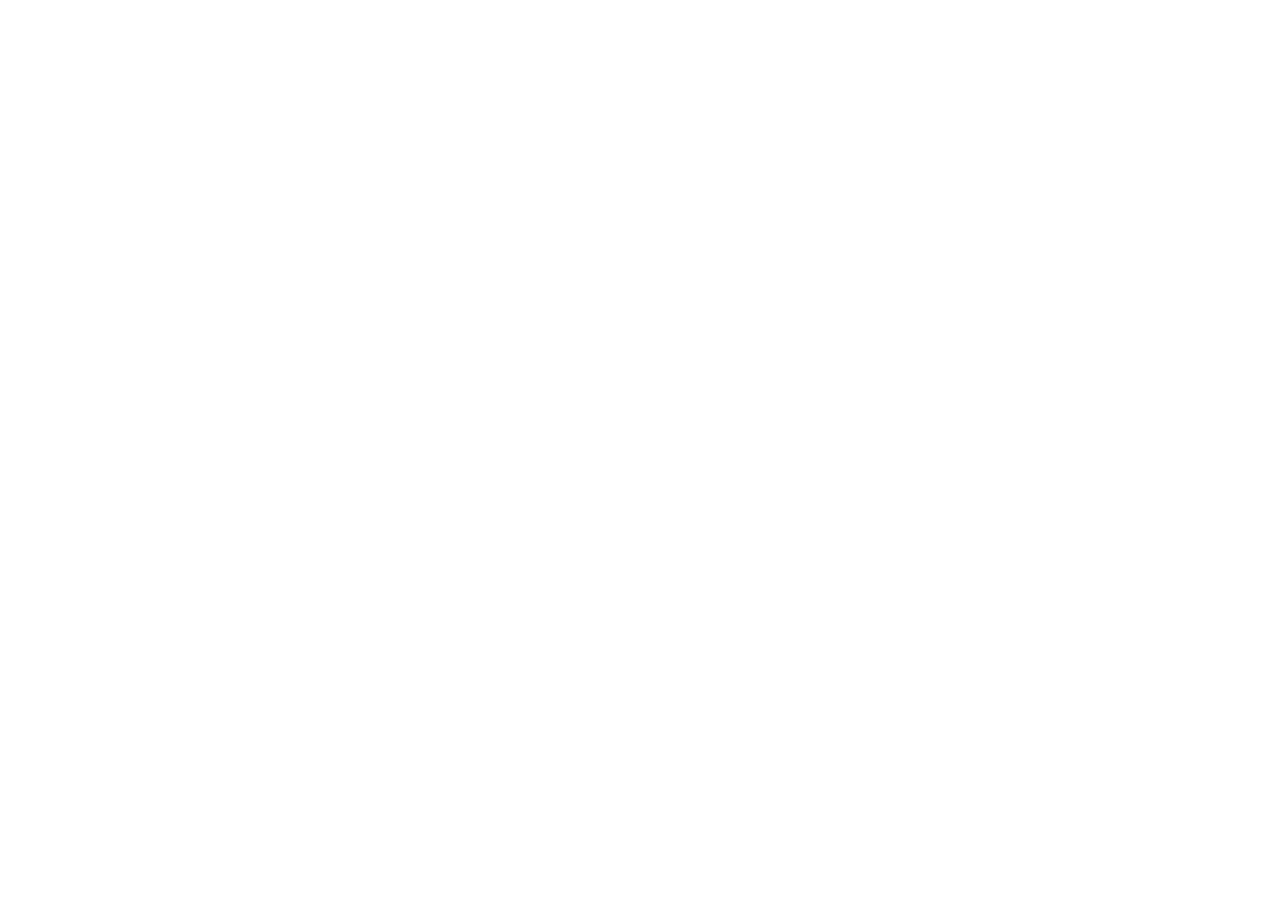
==== index.html @ 6f7bb649 "add index" ====
<!DOCTYPE html>
<html lang="en">
<head>
    <meta charset="UTF-8">
    <meta http-equiv="X-UA-Compatible" content="IE=edge">
    <meta name="viewport" content="width=device-width, initial-scale=1.0">
    <title>انجمن حمایت از حیوانات</title>
</head>
<body>
    
</body>
</html>
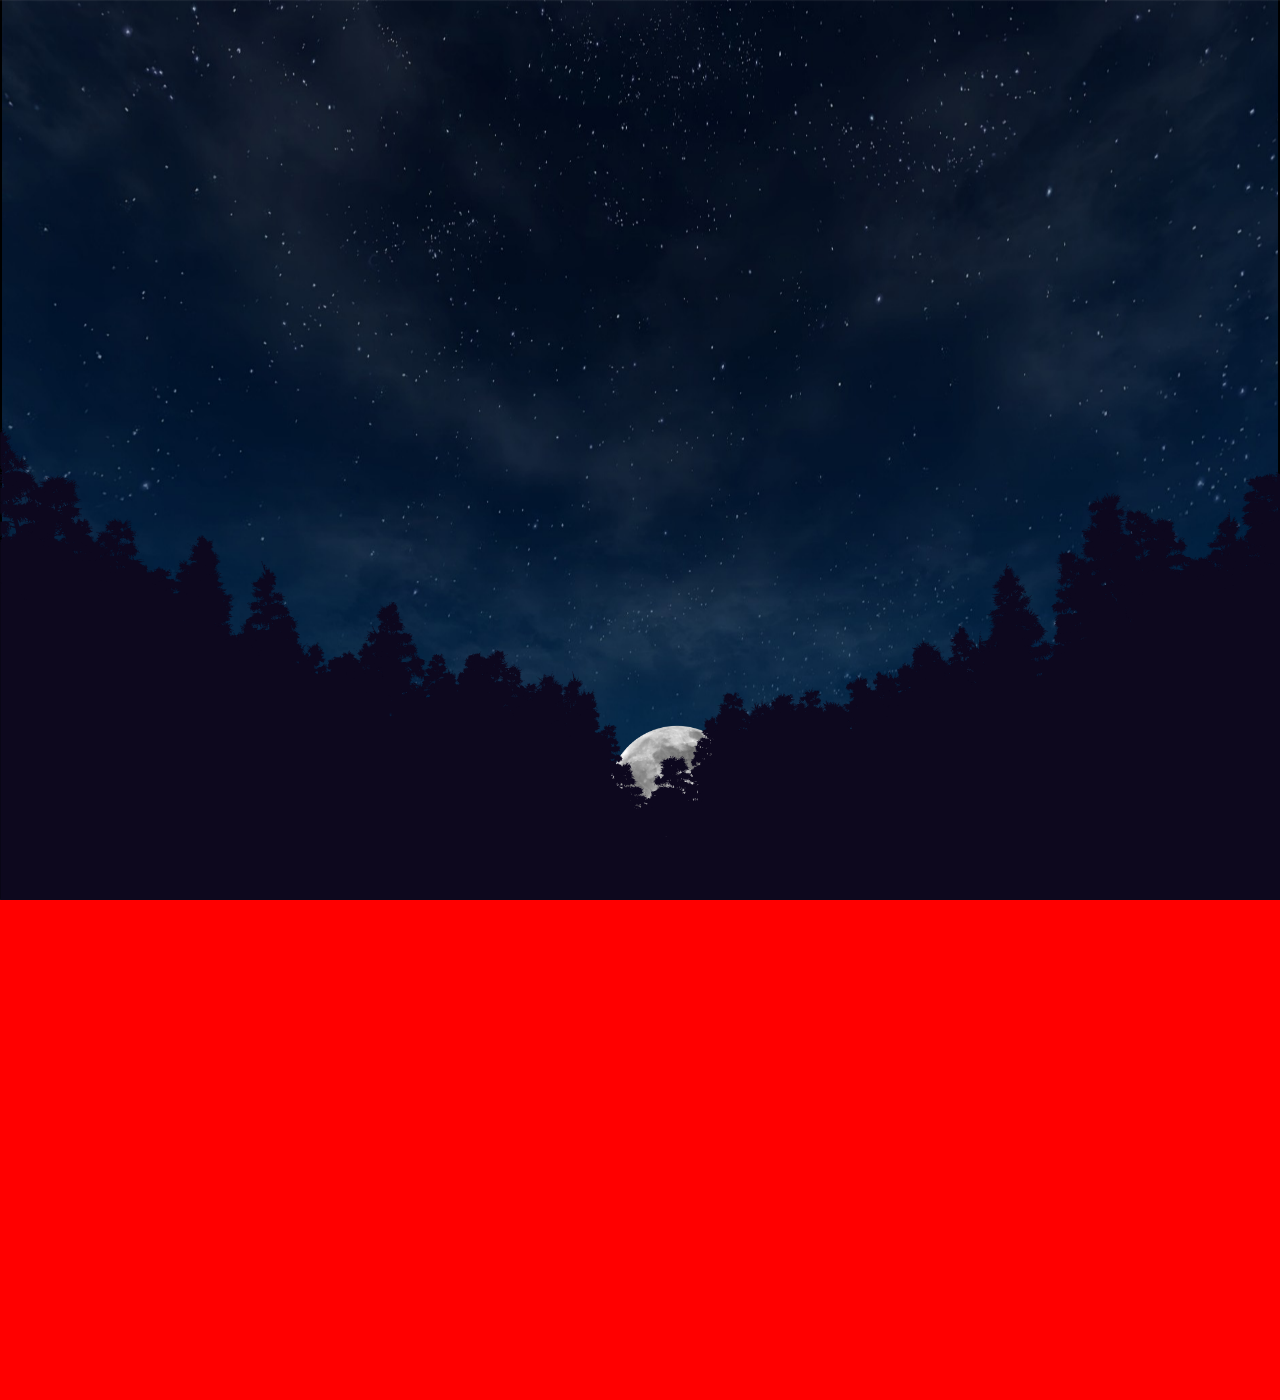
==== commit aee41b4a: "edit index" ====
--- a/index.html
+++ b/index.html
@@ -2,11 +2,25 @@
 <html lang="en">
 <head>
     <meta charset="UTF-8">
-    <meta http-equiv="X-UA-Compatible" content="IE=edge">
     <meta name="viewport" content="width=device-width, initial-scale=1.0">
     <title>انجمن حمایت از حیوانات</title>
+    <link rel="stylesheet" href="styles/style.css">
 </head>
 <body>
     
+    <header id="header">
+        <img src="images/sky.png" alt="" class="sky rellax" data-rellax-speed="3">
+        <img src="images/mooni.png" alt="" class="moon rellax" data-rellax-speed="7">
+        <img src="images/for.svg" alt="" class="for">
+    </header>
+
+    <section class="test">
+
+    </section>
+    <script src="js/rellax.min.js"></script>
+    <script>
+
+        var rellax = new Rellax('.rellax');
+      </script>
 </body>
 </html>
--- a/styles/style.css
+++ b/styles/style.css
@@ -0,0 +1,39 @@
+body{
+    margin: 0;
+    padding: 0;
+}
+
+header#header{
+    width: 100%;
+    height: 100vh;
+    position: relative;
+}
+.for{
+    position: absolute;
+    right: 0;
+    left: 0;
+    bottom: 0;
+}
+
+.sky{
+    position: absolute;
+    top: 0;
+    right: 0;
+    left: 0;
+    bottom: 0;
+    width: 100%;
+    height: 100%;
+}
+
+.moon{
+    position: absolute;
+    top: 80%;
+    left: 47%;
+    width: 150px;
+}
+
+.test{
+    height: 500px;
+    width: 100%;
+    background-color: red;
+}
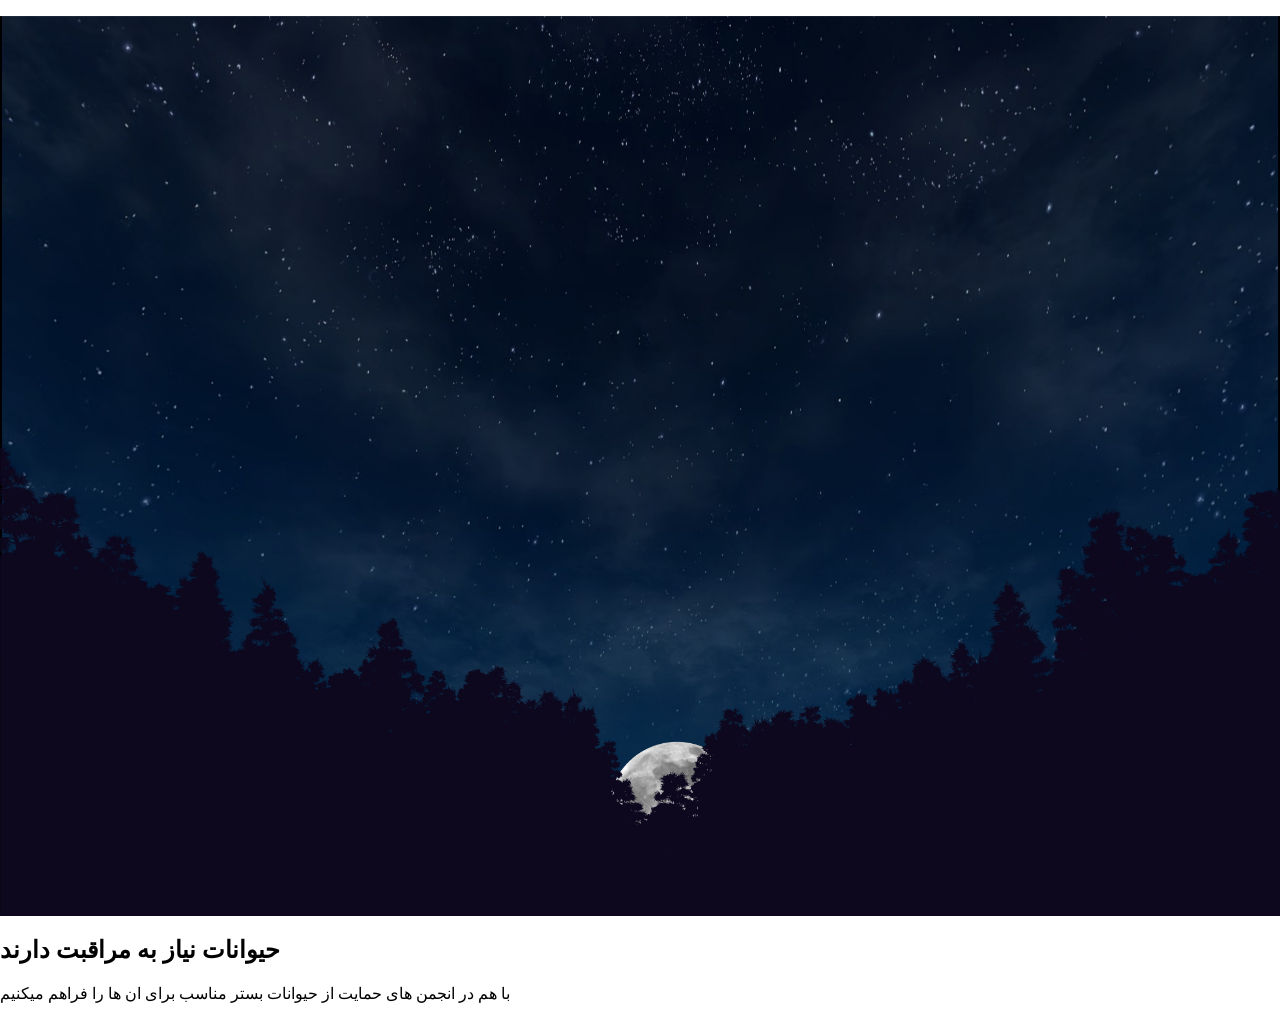
==== commit e5e95fb6: "edit index , add js" ====
--- a/index.html
+++ b/index.html
@@ -9,13 +9,26 @@
 <body>
     
     <header id="header">
+           <nav>
+               <ul>
+                   <li><a href="">خانه</a></li>
+                   <li><a href="">تیم ما</a></li>
+                   <li><a href="">تماس با ما</a></li>
+                   <li><a href="">درباره ما</a></li>
+               </ul>
+           </nav>
         <img src="images/sky.png" alt="" class="sky rellax" data-rellax-speed="3">
         <img src="images/mooni.png" alt="" class="moon rellax" data-rellax-speed="7">
         <img src="images/for.svg" alt="" class="for">
     </header>
 
-    <section class="test">
+    <section class="wolf">
+          
+        <div class="wolf-title">
+          <h1>حیوانات نیاز به مراقبت دارند</h1>
+          <p>با هم در انجمن های حمایت از حیوانات بستر مناسب برای ان ها را فراهم میکنیم</p>
 
+        </div>
     </section>
     <script src="js/rellax.min.js"></script>
     <script>
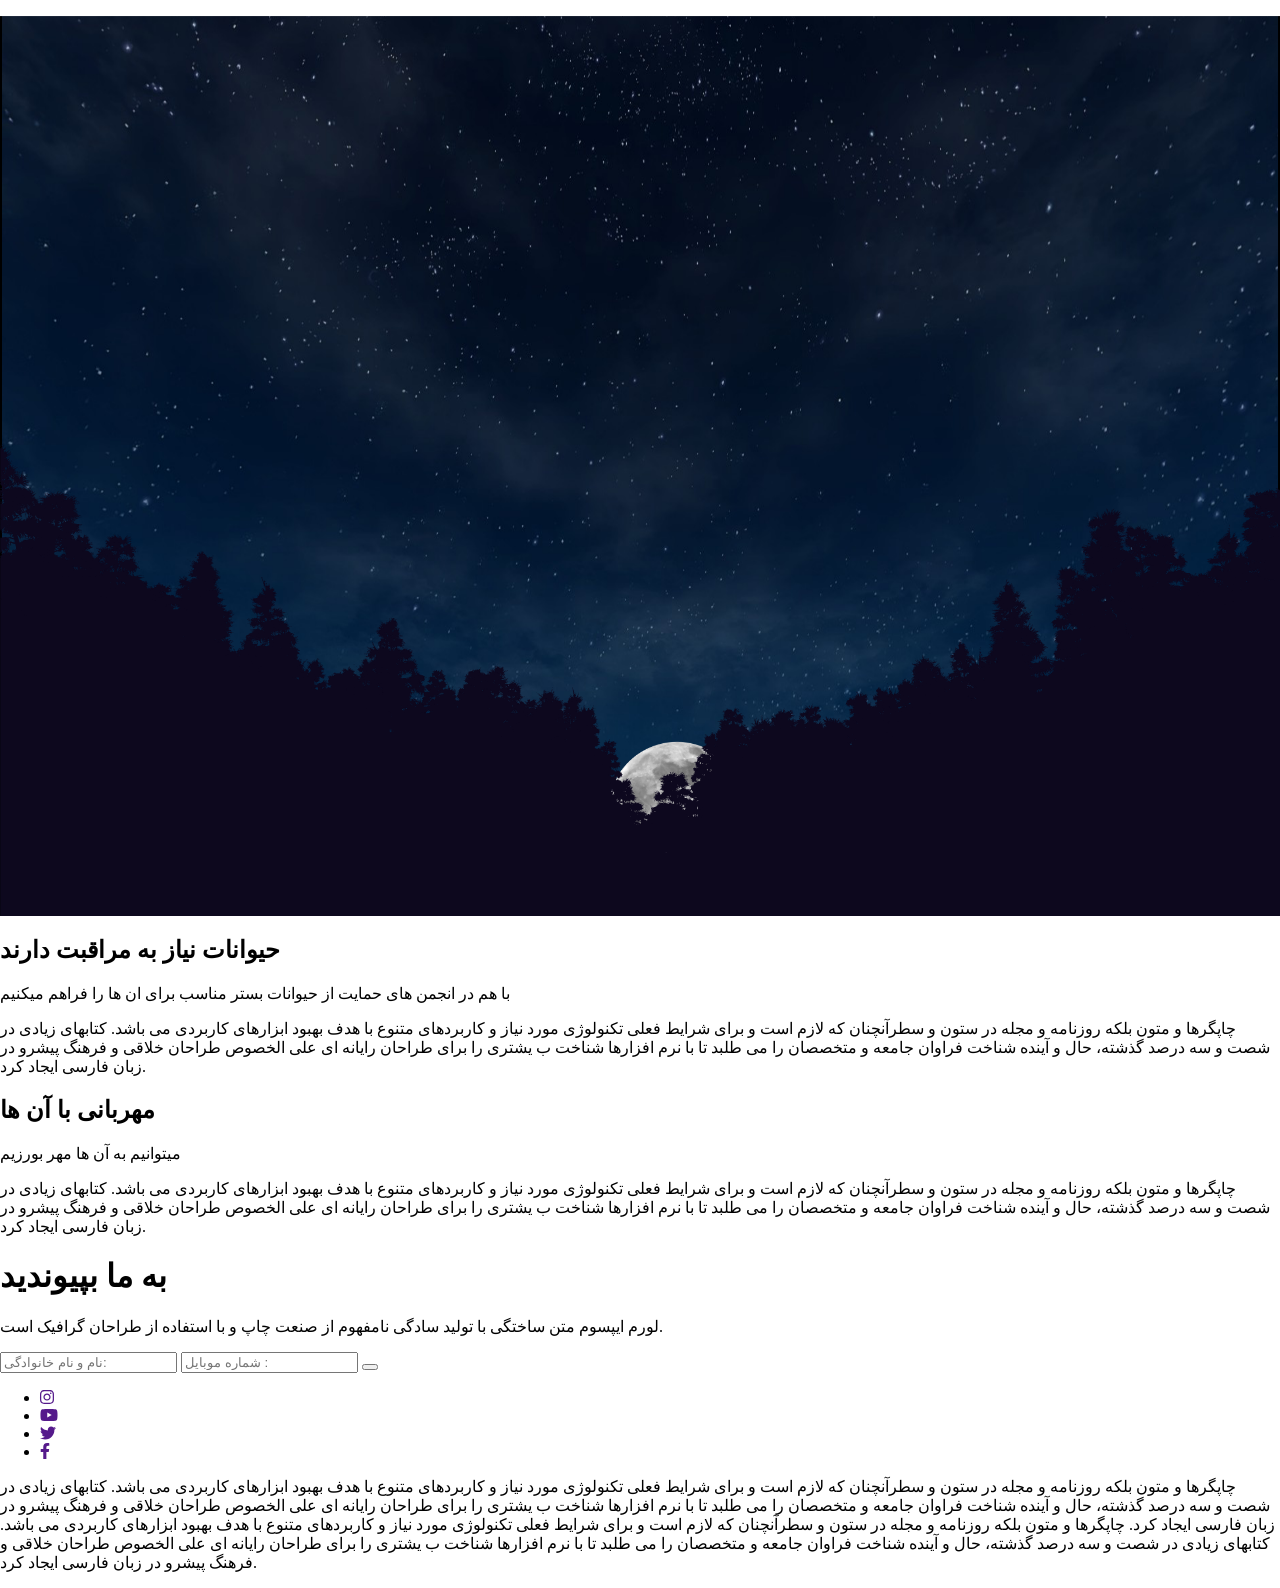
==== commit 18b27c1f: "edit index" ====
--- a/index.html
+++ b/index.html
@@ -27,10 +27,71 @@
         <div class="wolf-title">
           <h1>حیوانات نیاز به مراقبت دارند</h1>
           <p>با هم در انجمن های حمایت از حیوانات بستر مناسب برای ان ها را فراهم میکنیم</p>
+        </div>
+         <div class="wolf-content">
+             <div class="container">
+                <p> چاپگرها و متون بلکه روزنامه و مجله در ستون و سطرآنچنان که لازم است و برای شرایط فعلی تکنولوژی مورد
+                    نیاز و کاربردهای متنوع با هدف بهبود ابزارهای کاربردی می باشد. کتابهای زیادی در شصت و سه درصد گذشته،
+                    حال و آینده شناخت فراوان جامعه و متخصصان را می طلبد تا با نرم افزارها شناخت ب یشتری را برای طراحان
+                    رایانه ای علی الخصوص طراحان خلاقی و فرهنگ پیشرو در زبان فارسی ایجاد کرد.</p>
+             </div>
+         </div>
 
+    </section>
+    <section class="monkey">
+        <div class="monkey-title">
+            <div class="container">
+                <h1>مهربانی با آن ها</h1>
+                <p>میتوانیم به آن ها مهر بورزیم</p>
+            </div>
+        </div>
+        <div class="monkey-content">
+            <div class="container">
+                <p> چاپگرها و متون بلکه روزنامه و مجله در ستون و سطرآنچنان که لازم است و برای شرایط فعلی تکنولوژی مورد
+                    نیاز و کاربردهای متنوع با هدف بهبود ابزارهای کاربردی می باشد. کتابهای زیادی در شصت و سه درصد گذشته،
+                    حال و آینده شناخت فراوان جامعه و متخصصان را می طلبد تا با نرم افزارها شناخت ب یشتری را برای طراحان
+                    رایانه ای علی الخصوص طراحان خلاقی و فرهنگ پیشرو در زبان فارسی ایجاد کرد.</p>
+            </div>
         </div>
     </section>
+
+    <footer>
+        <div class="overlay">
+            <div class="container">
+                <div class="footer-title">
+                    <h1>به ما بپیوندید</h1>
+                    <p>لورم ایپسوم متن ساختگی با تولید سادگی نامفهوم از صنعت چاپ و با استفاده از طراحان گرافیک است. </p>
+                </div>
+                <form action="">
+                        <input type="text" placeholder="نام و نام خانوادگی:">
+                        <input type="text" placeholder="شماره موبایل :">
+                      <button></button>  
+                </form>
+                <div class="social">
+                    <ul>
+                        <li><a href=""><i class="fab fa-instagram"></i></a></li>
+                        <li><a href=""><i class="fab fa-youtube"></i></a></li>
+                        <li><a href=""><i class="fab fa-twitter"></i></a></li>
+                        <li><a href=""><i class="fab fa-facebook-f"></i></a></li>
+                    </ul>
+                </div>
+                <div class="description">
+                    <p> چاپگرها و متون بلکه روزنامه و مجله در ستون و سطرآنچنان که لازم است و برای شرایط فعلی تکنولوژی مورد
+                        نیاز و کاربردهای متنوع با هدف بهبود ابزارهای کاربردی می باشد. کتابهای زیادی در شصت و سه درصد گذشته،
+                        حال و آینده شناخت فراوان جامعه و متخصصان را می طلبد تا با نرم افزارها شناخت ب یشتری را برای طراحان
+                        رایانه ای علی الخصوص طراحان خلاقی و فرهنگ پیشرو در زبان فارسی ایجاد کرد.
+                        چاپگرها و متون بلکه روزنامه و مجله در ستون و سطرآنچنان که لازم است و برای شرایط فعلی تکنولوژی مورد
+                        نیاز و کاربردهای متنوع با هدف بهبود ابزارهای کاربردی می باشد. کتابهای زیادی در شصت و سه درصد گذشته،
+                        حال و آینده شناخت فراوان جامعه و متخصصان را می طلبد تا با نرم افزارها شناخت ب یشتری را برای طراحان
+                        رایانه ای علی الخصوص طراحان خلاقی و فرهنگ پیشرو در زبان فارسی ایجاد کرد.</p>
+                </div>
+            </div>
+        </div>
+    </footer>
+
+
     <script src="js/rellax.min.js"></script>
+    <script src="js/all.min.js"></script>
     <script>
 
         var rellax = new Rellax('.rellax');
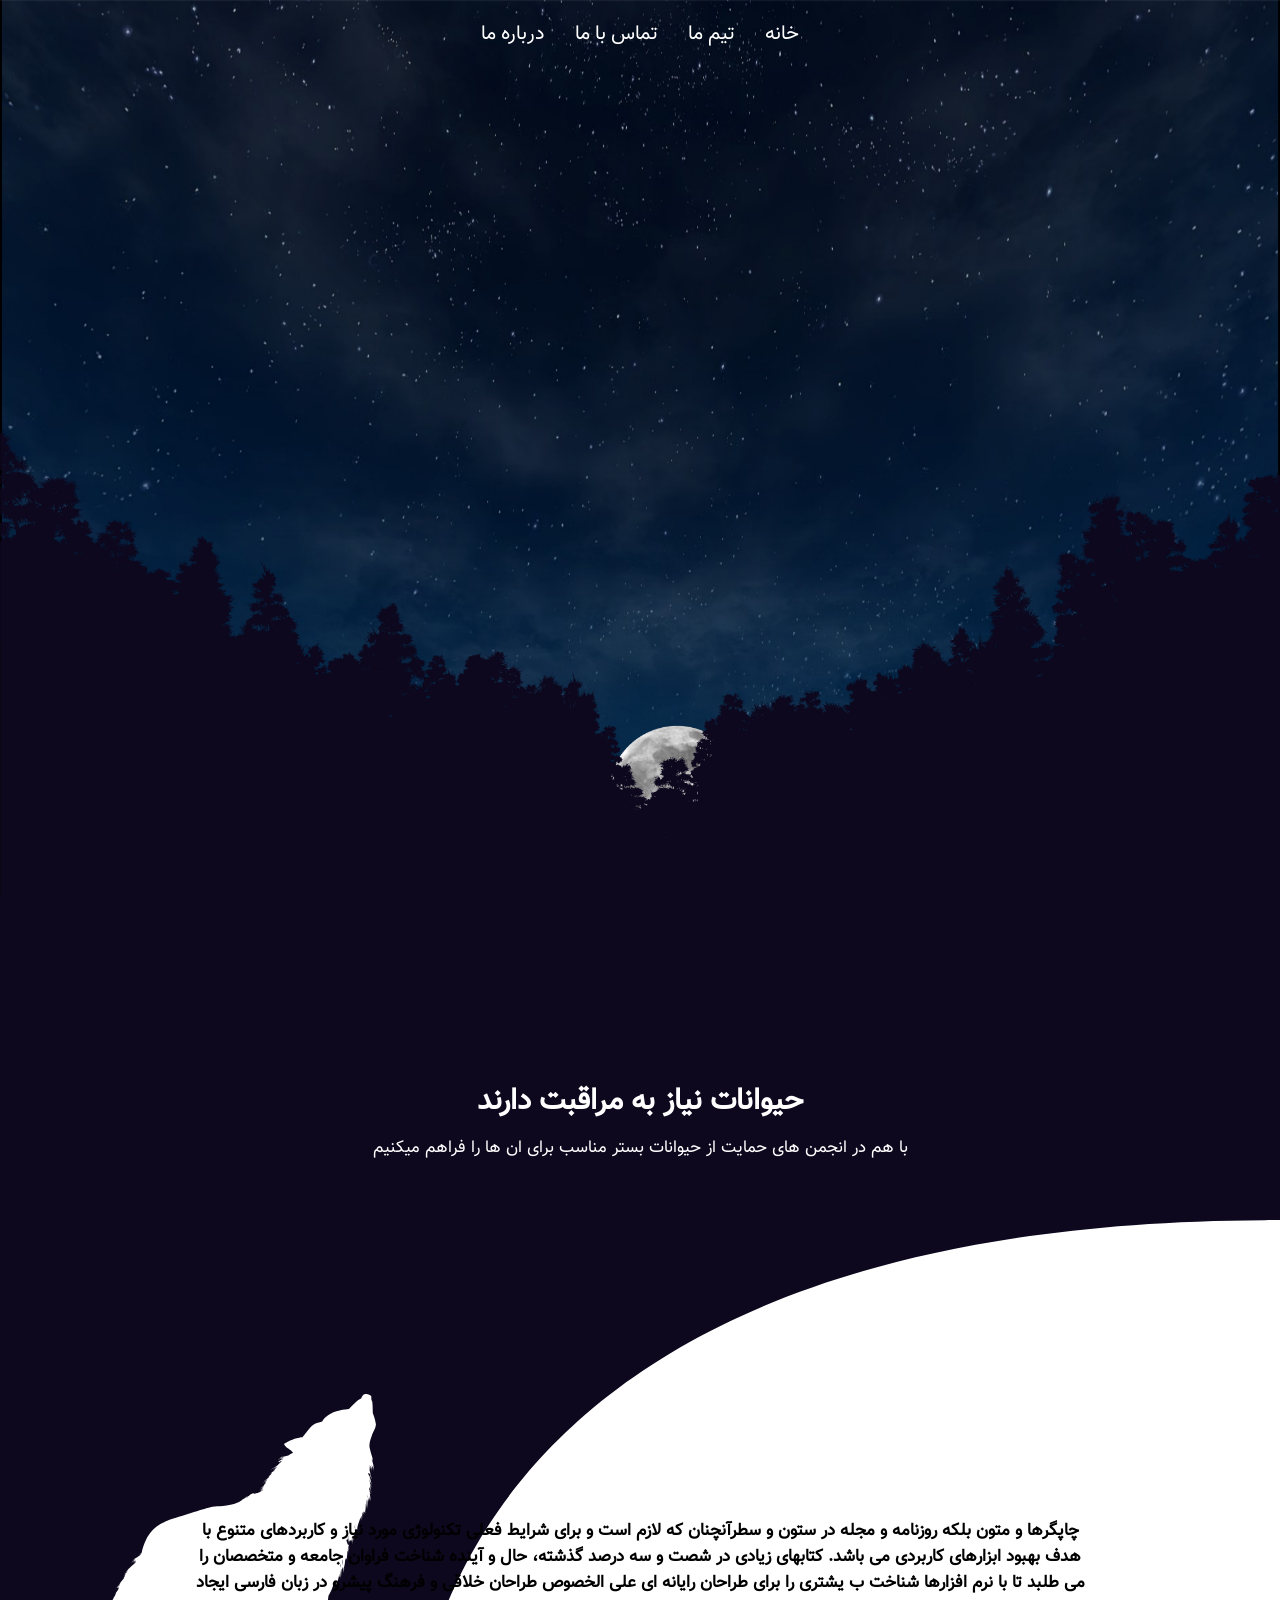
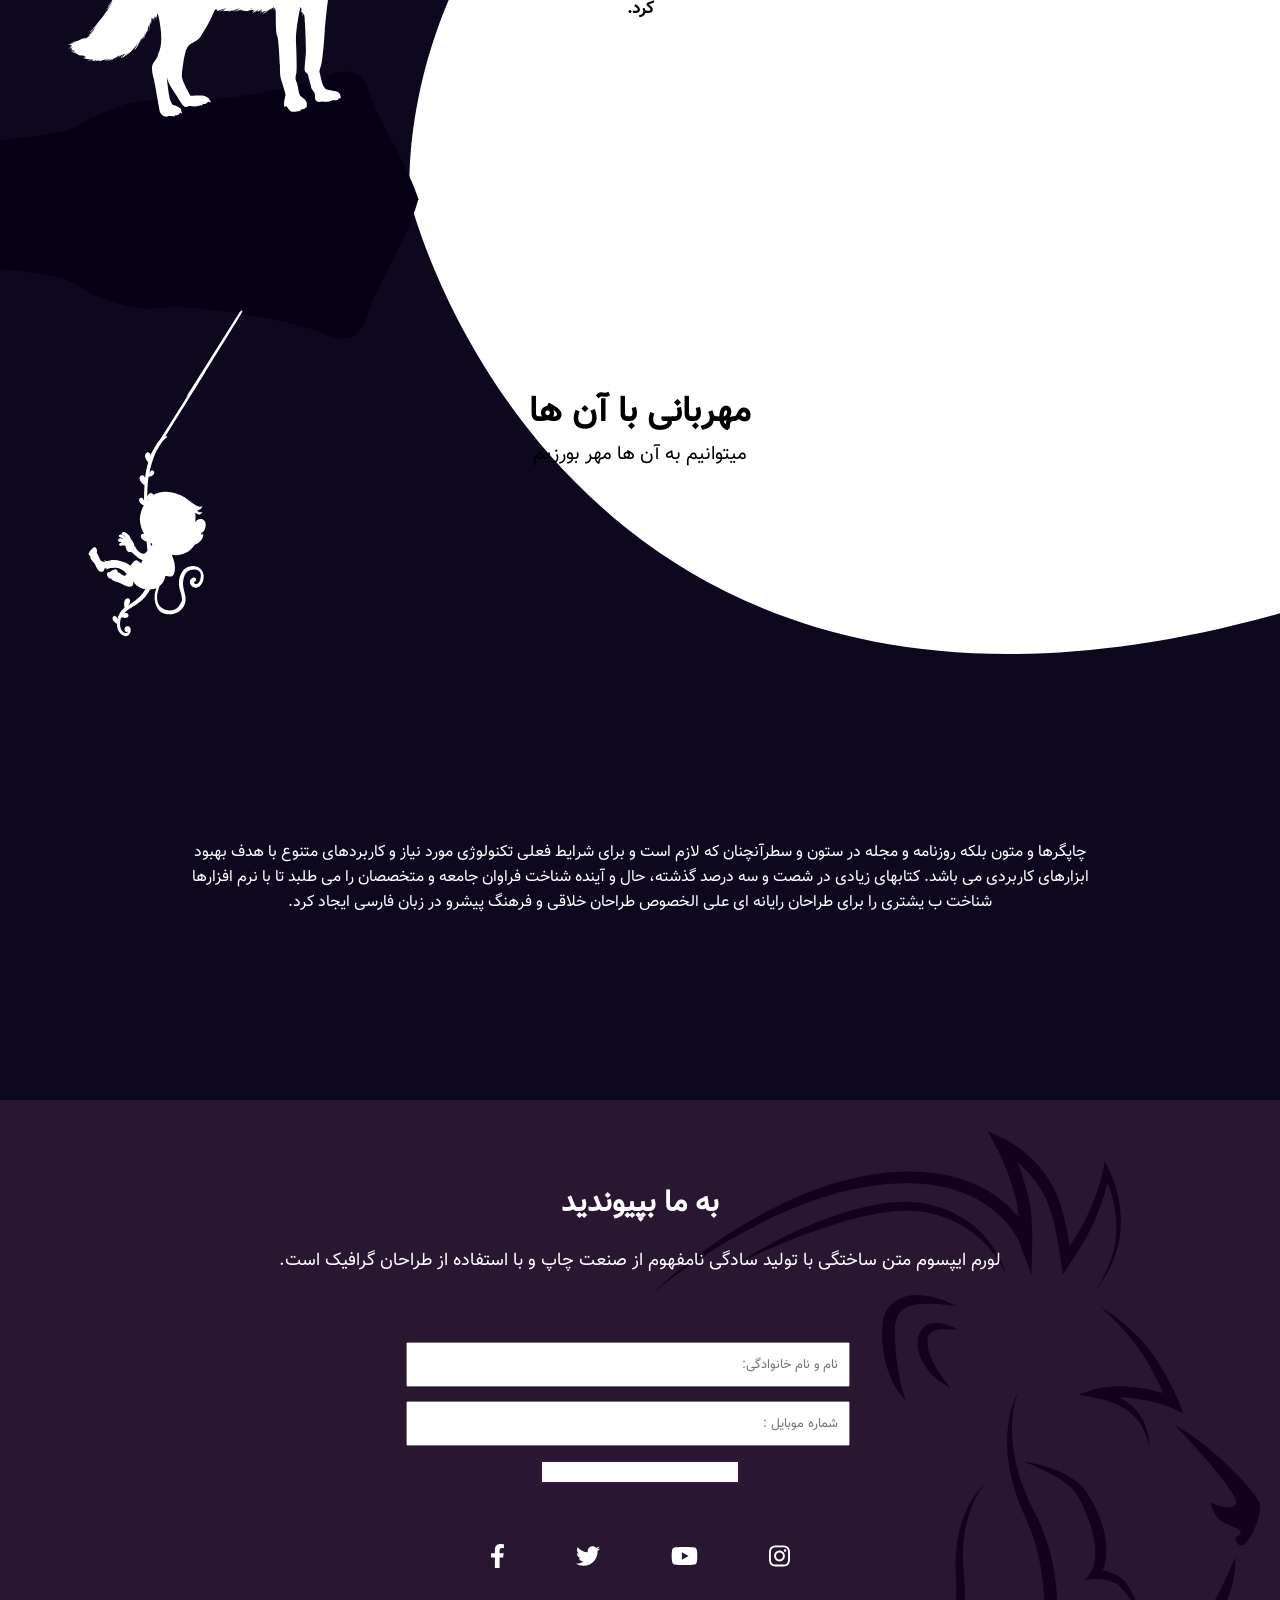
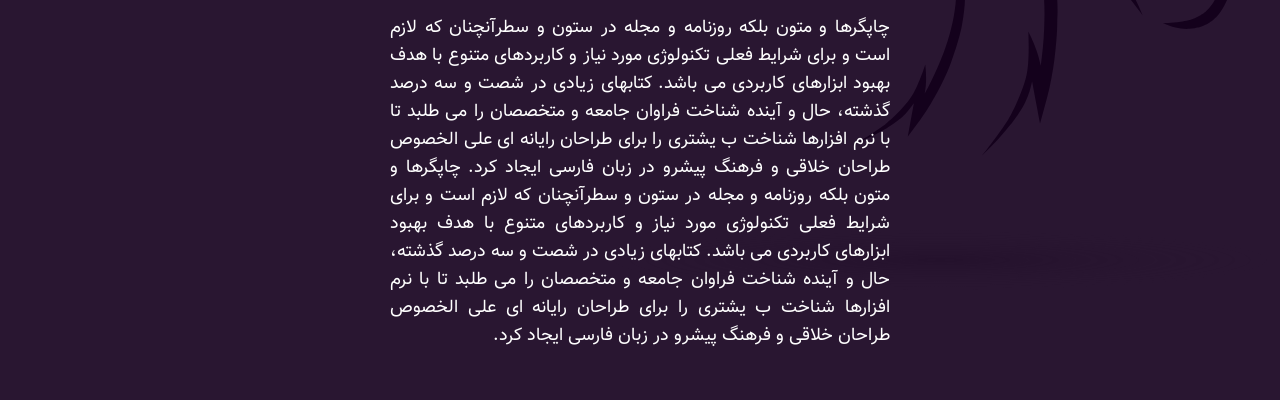
==== commit 4ab165af: "edit styles" ====
--- a/index.html
+++ b/index.html
@@ -5,7 +5,10 @@
     <meta name="viewport" content="width=device-width, initial-scale=1.0">
     <title>انجمن حمایت از حیوانات</title>
     <link rel="stylesheet" href="styles/style.css">
+    <link rel="stylesheet" href="styles/all.min.css">
+    <link rel="stylesheet" href="styles/responsive.css">
 </head>
+
 <body>
     
     <header id="header">
--- a/styles/style.css
+++ b/styles/style.css
@@ -1,39 +1,254 @@
+@font-face {
+    font-family: 'vazir';
+    src: url('../fonts/vazir.eot') format('eot'),
+         url('../fonts/vazir.ttf')  format('truetype'),
+         url('../fonts/vazir.woff') format('woff2'),
+         url('../fonts/vazir.woff2') format('woff');
+    
+  }
+  
 body{
     margin: 0;
     padding: 0;
-}
-
-header#header{
+    font-family: 'vazir';
+    direction: rtl;	
+}
+
+.container{
+    width: 900px;
+    margin: auto;
+    padding: 0 15px;
+}
+ul,li{
+   padding: 0;
+   margin: 0; 
+}
+h1,h2,h3,h4,h5,h6,p{
+    padding: 0;
+    margin: 0;
+}
+header#header {
     width: 100%;
     height: 100vh;
     position: relative;
-}
-.for{
-    position: absolute;
-    right: 0;
-    left: 0;
-    bottom: 0;
-}
-
-.sky{
-    position: absolute;
-    top: 0;
-    right: 0;
-    left: 0;
-    bottom: 0;
-    width: 100%;
-    height: 100%;
-}
-
-.moon{
+  }
+  header nav{
+      width: 100%;
+      position: absolute;
+      top: 2%;
+      z-index: 1; 
+  }
+  header nav ul {
+    display: flex;
+    justify-content: center;
+    width: 100%;
+    list-style: none;
+  }
+  header nav ul li{
+    margin: 0 15px;
+}
+header nav ul li a{
+    color: #fff;
+    font-size: 20px;
+    text-decoration: none;
+    transition: all .3s ease-in-out;
+    -webkit-transition: all .3s ease-in-out;
+    -moz-transition: all .3s ease-in-out;
+    -ms-transition: all .3s ease-in-out;
+    -o-transition: all .3s ease-in-out;
+}
+header nav ul li a:hover{
+    color: #c00;
+}
+.for {
+  position: absolute;
+  right: 0;
+  left: 0;
+  bottom: -1px;
+}
+
+.sky {
+  position: absolute;
+  top: 0;
+  right: 0;
+  left: 0;
+  bottom: 0;
+  width: 100%;
+  height: 100%;
+  z-index: -1;
+}
+.moon {
     position: absolute;
     top: 80%;
     left: 47%;
     width: 150px;
-}
-
-.test{
-    height: 500px;
-    width: 100%;
-    background-color: red;
-}+  }
+  /* wolf */
+  .wolf{
+      height: 900px;
+      background-image: url('../images/www.svg');
+      background-size: cover;
+      display: flex;
+      flex-direction: column;
+      justify-content: space-around;
+      display: flex;
+  }
+
+
+  .wolf .wolf-title{
+    width: 100%;
+    text-align: center;
+   
+  }
+  
+  .wolf .wolf-title h1{
+    font-size: 30px;
+    color: #fff;
+  }
+  
+  .wolf .wolf-title p{
+    color: #fff;
+    margin-top: 10px;
+    font-size: 17px;
+  }
+  
+  .wolf .wolf-content{
+    color: #000;
+    display: flex;
+  }
+  
+  .wolf .wolf-content p{
+    text-align: center;
+    font-size: 17px;
+    font-weight: 900;
+  }
+
+  /* monkey */
+
+.monkey{
+    background-image: url('../images/monkeytwo.svg');
+    background-size: cover;
+    height: 900px;
+    display: flex;
+    justify-content: space-around;
+    flex-direction: column;
+    display: flex;
+  }
+  
+  .monkey .monkey-title{
+    width: 100%;
+    text-align: center;
+    display: flex;
+  }
+  
+  .monkey .monkey-title h1{
+    font-size: 35px;
+  }
+  
+  .monkey .monkey-title p{
+    font-size: 19px;
+  }
+  
+  .monkey .monkey-content{
+    color: #fff;
+    text-align: center;
+    display: flex;
+  }
+  
+  
+  /* footer */
+
+  footer{
+    background-image: url('../images/lionbg.svg');
+    background-size: cover;
+    height: 900px;
+    position: relative;
+    display: flex;
+  }
+  
+  footer .overlay{
+    background-color: rgba(22, 2, 31, 0.918);
+    position: absolute;
+    top: 0;
+    right: 0;
+    bottom: 0;
+    left: 0;
+    padding: 80px 0;
+    display: flex;
+  }
+  
+  footer .overlay .footer-title{
+    text-align: center;
+    color: #fff;
+  }
+  
+  footer .overlay .footer-title h1{
+    margin-bottom: 20px;
+    font-size: 30px;
+  }
+  footer .overlay .footer-title p{
+    font-size: 18px;
+  }
+  
+  footer .overlay form{
+    width: 420px;
+    margin: 60px auto;
+    text-align: center;
+  }
+
+  footer .overlay form input{
+    width: 100%;
+    margin: 7px 0;
+    padding: 10px;
+    font-family: vazir;
+  }
+  
+  footer .overlay form button{
+    padding: 10px;
+    width: 200px;
+    background-color: #fff;
+    border: 2px solid rgb(55, 21, 71);
+    font-family: vazir;
+    transition: all .3s ease-in;
+    -webkit-transition: all .3s ease-in;
+    -moz-transition: all .3s ease-in;
+    -ms-transition: all .3s ease-in;
+    -o-transition: all .3s ease-in;
+    margin-top: 7px;
+  }
+
+  footer .overlay form button:hover{
+    background-color: rgb(74, 11, 126);
+    cursor: pointer;
+    border: 2px solid #fff;
+  }
+
+  footer .overlay .social{
+    display: flex;
+    justify-content: center;
+    align-items: center;
+    margin: 40px 0;
+  }
+  footer .overlay .social ul{
+    display: flex;
+    width: 300px;
+    justify-content: space-between;
+    list-style: none;
+  }
+  footer .overlay .social ul li{
+      color: #fff;
+  }
+  footer .overlay .social ul li a{
+      color: #fff;
+  }
+  footer .overlay .social ul li a svg{
+      font-size: 24px;
+  }
+  footer .overlay .description{
+      text-align: center;
+      color: #fff;
+      width: 500px;
+      margin: auto;
+      font-size: 18px;
+      text-align: justify;
+  }
--- a/styles/responsive.css
+++ b/styles/responsive.css
@@ -0,0 +1,91 @@
+@media screen and (max-width: 1200px){
+    .wolf .wolf-content p{
+        width: 500px;
+    }
+    .monkey .monkey-title{
+        text-align: right;
+    }
+    .sky{
+        height: 800px;
+    }
+    footer .overlay{
+        position: relative;
+        overflow: auto;
+        width: 100%;
+    }
+}
+
+@media screen and (max-width: 992px){
+    header#header{
+        height: 700px;
+    }
+    .wolf .wolf-content p{
+        width: 350px;
+    }
+    footer{
+        background-position: center;
+    }
+}
+
+@media screen and (max-width: 768px){
+    header#header{
+        height: 600px;
+    }
+    .moon{
+        width: 100px;
+    }
+    .wolf .wolf-content p{
+        width: 400px;
+        margin: auto;
+        background-color: rgba(22, 2, 31, 0.6);
+        color: #fff;
+        padding: 10px;
+        border-radius: 3px;
+        -webkit-border-radius: 3px;
+        -moz-border-radius: 3px;
+        -ms-border-radius: 3px;
+        -o-border-radius: 3px;
+}
+    .monkey .monkey-title{
+        text-align: center;
+        color: #fff;
+    }
+    .monkey .monkey-content p{
+        width: 500px;
+        margin: auto;
+    }
+}
+
+@media screen and (max-width: 400px){
+    header#header{
+        height: 450px;
+    }
+    .moon{
+        width: 60px;
+        top: 85%;
+    }
+    footer .overlay .footer-title{
+        width: 100%;
+    }
+    footer .overlay .container{
+        width: 100%;
+    }
+    .wolf .wolf-content p{
+        width: 90%;
+    }
+    .monkey .monkey-content p{
+        width: 90%;
+    }
+    footer .overlay .description{
+        width: 100%;
+    }
+    footer .overlay form{
+        width: 100%;
+    }
+    footer .overlay form input{
+        padding: 2px;
+    }
+    footer .overlay form button{
+        padding: 5px;
+    }
+}
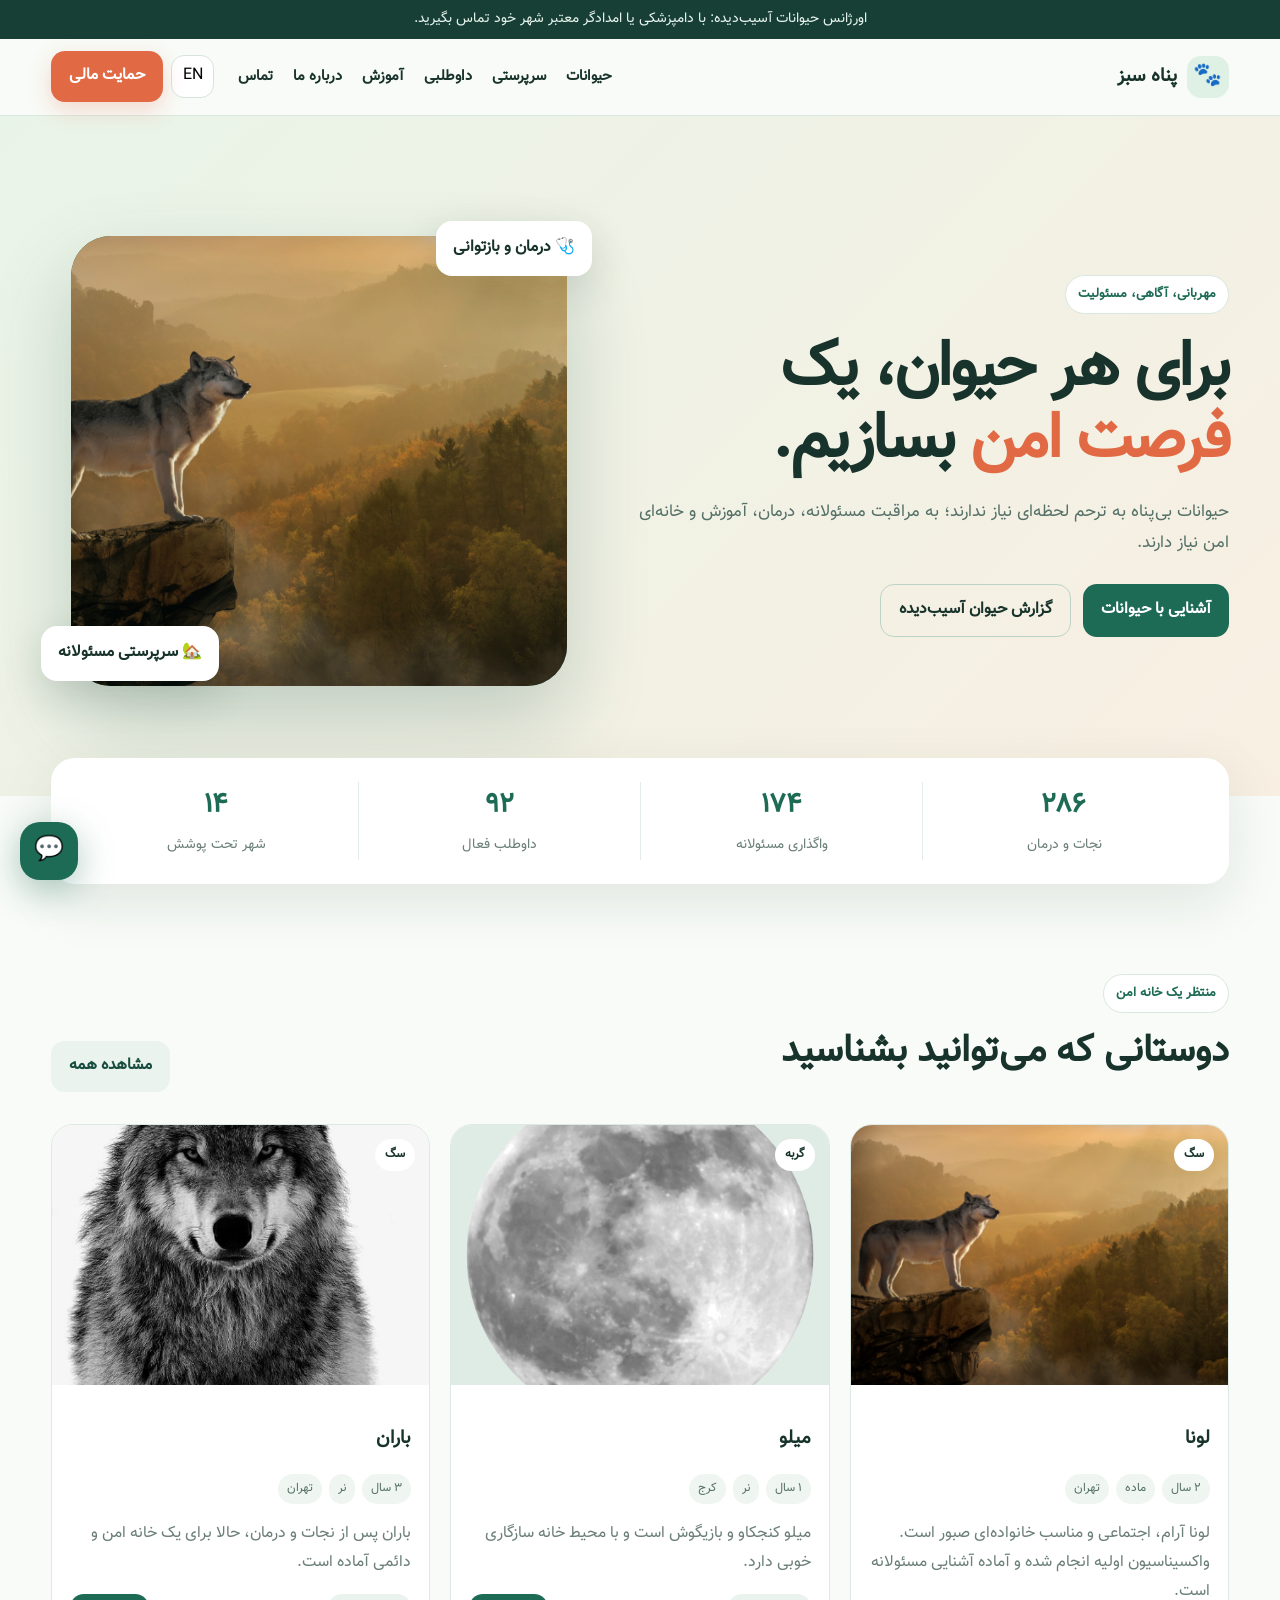
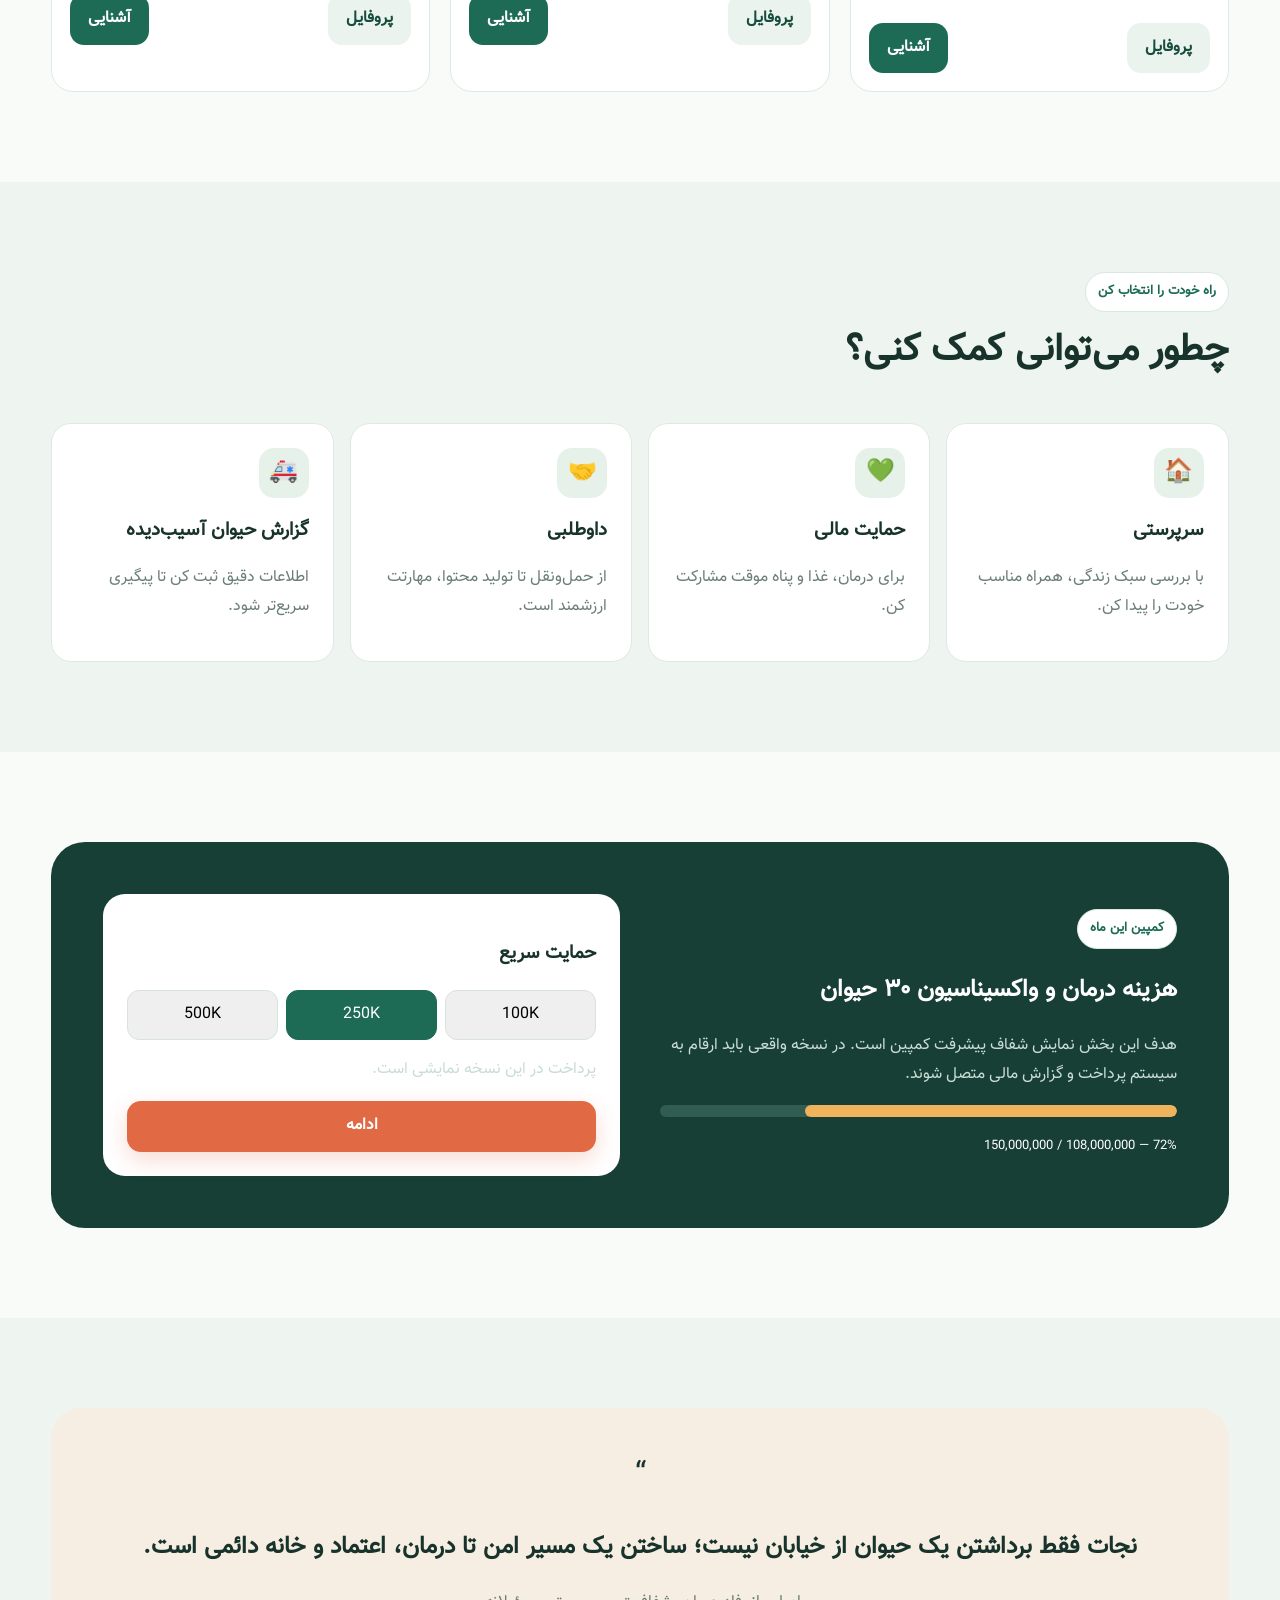
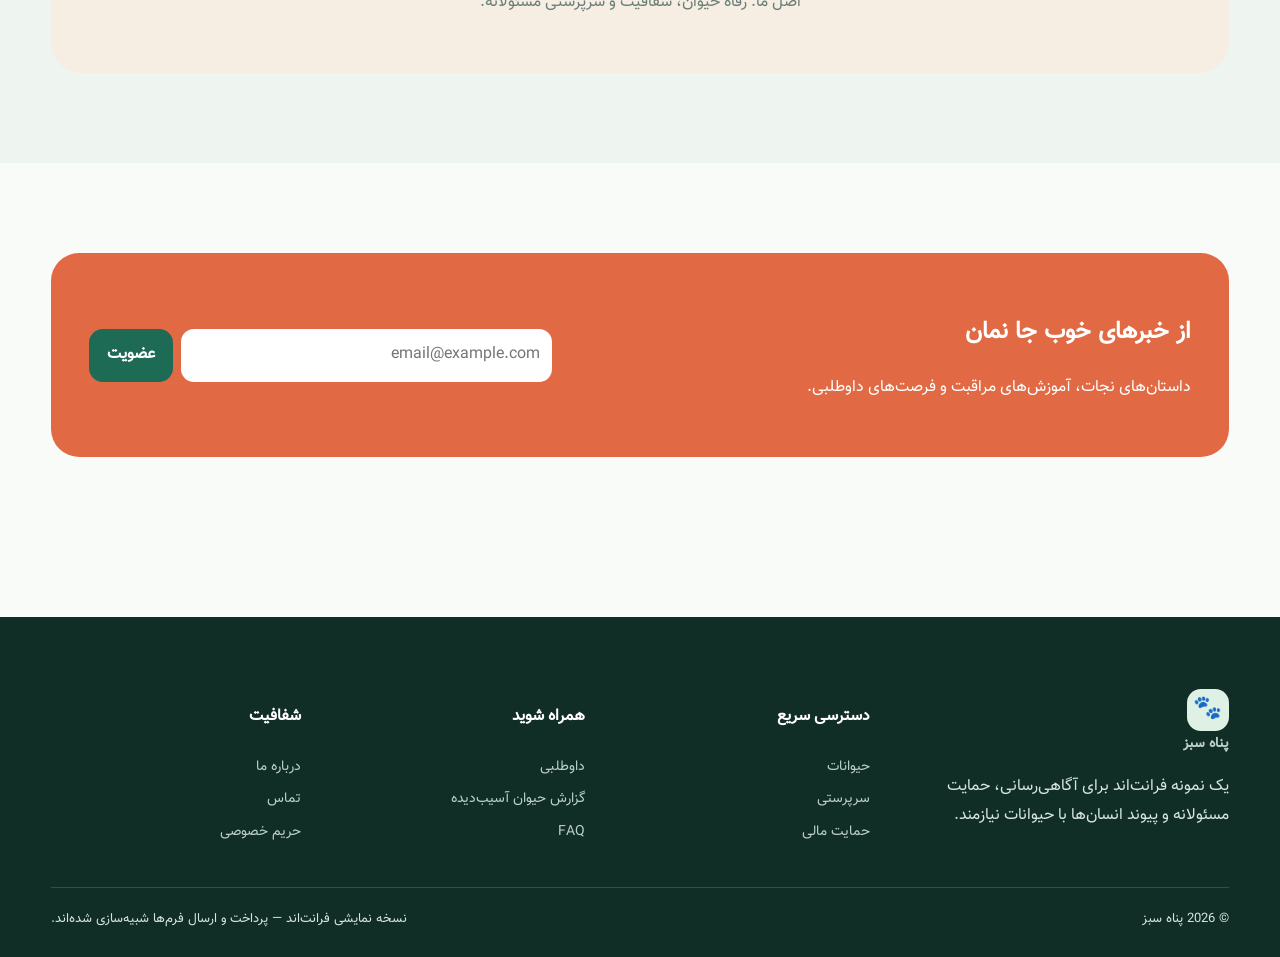
==== commit 6f73a2b4: "redesign redesign" ====
--- a/index.html
+++ b/index.html
@@ -1,103 +1 @@
-<!DOCTYPE html>
-<html lang="en">
-<head>
-    <meta charset="UTF-8">
-    <meta name="viewport" content="width=device-width, initial-scale=1.0">
-    <title>انجمن حمایت از حیوانات</title>
-    <link rel="stylesheet" href="styles/style.css">
-    <link rel="stylesheet" href="styles/all.min.css">
-    <link rel="stylesheet" href="styles/responsive.css">
-</head>
-
-<body>
-    
-    <header id="header">
-           <nav>
-               <ul>
-                   <li><a href="">خانه</a></li>
-                   <li><a href="">تیم ما</a></li>
-                   <li><a href="">تماس با ما</a></li>
-                   <li><a href="">درباره ما</a></li>
-               </ul>
-           </nav>
-        <img src="images/sky.png" alt="" class="sky rellax" data-rellax-speed="3">
-        <img src="images/mooni.png" alt="" class="moon rellax" data-rellax-speed="7">
-        <img src="images/for.svg" alt="" class="for">
-    </header>
-
-    <section class="wolf">
-          
-        <div class="wolf-title">
-          <h1>حیوانات نیاز به مراقبت دارند</h1>
-          <p>با هم در انجمن های حمایت از حیوانات بستر مناسب برای ان ها را فراهم میکنیم</p>
-        </div>
-         <div class="wolf-content">
-             <div class="container">
-                <p> چاپگرها و متون بلکه روزنامه و مجله در ستون و سطرآنچنان که لازم است و برای شرایط فعلی تکنولوژی مورد
-                    نیاز و کاربردهای متنوع با هدف بهبود ابزارهای کاربردی می باشد. کتابهای زیادی در شصت و سه درصد گذشته،
-                    حال و آینده شناخت فراوان جامعه و متخصصان را می طلبد تا با نرم افزارها شناخت ب یشتری را برای طراحان
-                    رایانه ای علی الخصوص طراحان خلاقی و فرهنگ پیشرو در زبان فارسی ایجاد کرد.</p>
-             </div>
-         </div>
-
-    </section>
-    <section class="monkey">
-        <div class="monkey-title">
-            <div class="container">
-                <h1>مهربانی با آن ها</h1>
-                <p>میتوانیم به آن ها مهر بورزیم</p>
-            </div>
-        </div>
-        <div class="monkey-content">
-            <div class="container">
-                <p> چاپگرها و متون بلکه روزنامه و مجله در ستون و سطرآنچنان که لازم است و برای شرایط فعلی تکنولوژی مورد
-                    نیاز و کاربردهای متنوع با هدف بهبود ابزارهای کاربردی می باشد. کتابهای زیادی در شصت و سه درصد گذشته،
-                    حال و آینده شناخت فراوان جامعه و متخصصان را می طلبد تا با نرم افزارها شناخت ب یشتری را برای طراحان
-                    رایانه ای علی الخصوص طراحان خلاقی و فرهنگ پیشرو در زبان فارسی ایجاد کرد.</p>
-            </div>
-        </div>
-    </section>
-
-    <footer>
-        <div class="overlay">
-            <div class="container">
-                <div class="footer-title">
-                    <h1>به ما بپیوندید</h1>
-                    <p>لورم ایپسوم متن ساختگی با تولید سادگی نامفهوم از صنعت چاپ و با استفاده از طراحان گرافیک است. </p>
-                </div>
-                <form action="">
-                        <input type="text" placeholder="نام و نام خانوادگی:">
-                        <input type="text" placeholder="شماره موبایل :">
-                      <button></button>  
-                </form>
-                <div class="social">
-                    <ul>
-                        <li><a href=""><i class="fab fa-instagram"></i></a></li>
-                        <li><a href=""><i class="fab fa-youtube"></i></a></li>
-                        <li><a href=""><i class="fab fa-twitter"></i></a></li>
-                        <li><a href=""><i class="fab fa-facebook-f"></i></a></li>
-                    </ul>
-                </div>
-                <div class="description">
-                    <p> چاپگرها و متون بلکه روزنامه و مجله در ستون و سطرآنچنان که لازم است و برای شرایط فعلی تکنولوژی مورد
-                        نیاز و کاربردهای متنوع با هدف بهبود ابزارهای کاربردی می باشد. کتابهای زیادی در شصت و سه درصد گذشته،
-                        حال و آینده شناخت فراوان جامعه و متخصصان را می طلبد تا با نرم افزارها شناخت ب یشتری را برای طراحان
-                        رایانه ای علی الخصوص طراحان خلاقی و فرهنگ پیشرو در زبان فارسی ایجاد کرد.
-                        چاپگرها و متون بلکه روزنامه و مجله در ستون و سطرآنچنان که لازم است و برای شرایط فعلی تکنولوژی مورد
-                        نیاز و کاربردهای متنوع با هدف بهبود ابزارهای کاربردی می باشد. کتابهای زیادی در شصت و سه درصد گذشته،
-                        حال و آینده شناخت فراوان جامعه و متخصصان را می طلبد تا با نرم افزارها شناخت ب یشتری را برای طراحان
-                        رایانه ای علی الخصوص طراحان خلاقی و فرهنگ پیشرو در زبان فارسی ایجاد کرد.</p>
-                </div>
-            </div>
-        </div>
-    </footer>
-
-
-    <script src="js/rellax.min.js"></script>
-    <script src="js/all.min.js"></script>
-    <script>
-
-        var rellax = new Rellax('.rellax');
-      </script>
-</body>
-</html>+<!doctype html><html lang="fa" dir="rtl"><head><meta charset="utf-8"><meta name="viewport" content="width=device-width,initial-scale=1"><title>حمایت از حیوانات | پناه سبز</title><meta name="description" content="پلتفرم نمونه حمایت از حیوانات، سرپرستی مسئولانه، داوطلبی و آموزش."><meta name="theme-color" content="#173f35"><meta property="og:type" content="website"><meta property="og:title" content="حمایت از حیوانات | پناه سبز"><meta property="og:description" content="پلتفرم نمونه حمایت از حیوانات، سرپرستی مسئولانه، داوطلبی و آموزش."><link rel="icon" href="images/bird.svg"><link rel="manifest" href="manifest.webmanifest"><link rel="stylesheet" href="styles/main.css"></head><body><a class="skip" href="#main">پرش به محتوای اصلی</a><div class="topbar" data-i18n="topbar">اورژانس حیوانات آسیب‌دیده: با دامپزشکی یا امدادگر معتبر شهر خود تماس بگیرید.</div><header class="header"><div class="container nav"><a class="brand" href="index.html" aria-label="خانه"><span class="brand-mark">🐾</span><span data-i18n="brand">پناه سبز</span></a><nav class="nav-links" id="navLinks" aria-label="منوی اصلی"><a href="animals.html" data-i18n="navAnimals">حیوانات</a><a href="adopt.html" data-i18n="navAdopt">سرپرستی</a><a href="volunteer.html" data-i18n="navVolunteer">داوطلبی</a><a href="blog.html" data-i18n="navLearn">آموزش</a><a href="about.html" data-i18n="navAbout">درباره ما</a><a href="contact.html" data-i18n="navContact">تماس</a></nav><div class="actions"><button class="icon-btn" id="langBtn" aria-label="تغییر زبان">EN</button><a class="btn btn-primary" href="donate.html" data-i18n="donate">حمایت مالی</a><button class="icon-btn menu-btn" id="menuBtn" aria-label="باز کردن منو">☰</button></div></div></header><main id="main"><section class="hero"><div class="container hero-grid"><div class="reveal"><span class="eyebrow" data-i18n="heroTag">مهربانی، آگاهی، مسئولیت</span><h1 data-i18n="heroTitle">برای هر حیوان، یک <span>فرصت امن</span> بسازیم.</h1><p data-i18n="heroText">حیوانات بی‌پناه به ترحم لحظه‌ای نیاز ندارند؛ به مراقبت مسئولانه، درمان، آموزش و خانه‌ای امن نیاز دارند.</p><div class="hero-actions"><a class="btn btn-green" href="animals.html" data-i18n="meetPets">آشنایی با حیوانات</a><a class="btn btn-outline" href="report.html" data-i18n="report">گزارش حیوان آسیب‌دیده</a></div></div><div class="hero-visual reveal"><div class="hero-card"><img src="images/wolf-rock-wallpaper.jpg" alt="گرگ در طبیعت" loading="eager"></div><div class="float-card float-1" data-i18n="safe">🩺 درمان و بازتوانی</div><div class="float-card float-2" data-i18n="adoptResponsible">🏡 سرپرستی مسئولانه</div></div></div></section><div class="stats"><div class="container stats-grid"><div class="stat"><strong data-count="286">0</strong><span data-i18n="rescued">نجات و درمان</span></div><div class="stat"><strong data-count="174">0</strong><span data-i18n="adopted">واگذاری مسئولانه</span></div><div class="stat"><strong data-count="92">0</strong><span data-i18n="volunteers">داوطلب فعال</span></div><div class="stat"><strong data-count="14">0</strong><span data-i18n="cities">شهر تحت پوشش</span></div></div></div><section class="section"><div class="container"><div class="section-head"><div><span class="eyebrow" data-i18n="waiting">منتظر یک خانه امن</span><h2 data-i18n="featured">دوستانی که می‌توانید بشناسید</h2></div><a class="btn btn-soft" href="animals.html" data-i18n="allPets">مشاهده همه</a></div><div class="cards" id="featuredPets"></div></div></section><section class="section alt"><div class="container"><div class="section-head"><div><span class="eyebrow" data-i18n="chooseWay">راه خودت را انتخاب کن</span><h2 data-i18n="helpTitle">چطور می‌توانی کمک کنی؟</h2></div></div><div class="ways"><a class="way" href="adopt.html"><span class="ico">🏠</span><h3 data-i18n="adopt">سرپرستی</h3><p class="muted" data-i18n="adoptD">با بررسی سبک زندگی، همراه مناسب خودت را پیدا کن.</p></a><a class="way" href="donate.html"><span class="ico">💚</span><h3 data-i18n="donate">حمایت مالی</h3><p class="muted" data-i18n="donateD">برای درمان، غذا و پناه موقت مشارکت کن.</p></a><a class="way" href="volunteer.html"><span class="ico">🤝</span><h3 data-i18n="navVolunteer">داوطلبی</h3><p class="muted" data-i18n="volunteerD">از حمل‌ونقل تا تولید محتوا، مهارتت ارزشمند است.</p></a><a class="way" href="report.html"><span class="ico">🚑</span><h3 data-i18n="report">گزارش آسیب‌دیدگی</h3><p class="muted" data-i18n="reportD">اطلاعات دقیق ثبت کن تا پیگیری سریع‌تر شود.</p></a></div></div></section><section class="section"><div class="container impact reveal"><div><span class="eyebrow" data-i18n="campaign">کمپین این ماه</span><h2 data-i18n="campaignTitle">هزینه درمان و واکسیناسیون ۳۰ حیوان</h2><p data-i18n="campaignD">هدف این بخش نمایش شفاف پیشرفت کمپین است. در نسخه واقعی باید ارقام به سیستم پرداخت و گزارش مالی متصل شوند.</p><div class="progress"><i></i></div><small>72% — 108,000,000 / 150,000,000</small></div><div class="donate-box"><h3 data-i18n="quickDonate">حمایت سریع</h3><div class="amounts"><button class="amount">100K</button><button class="amount active">250K</button><button class="amount">500K</button></div><p class="muted" data-i18n="demoPay">پرداخت در این نسخه نمایشی است.</p><a class="btn btn-primary" href="donate.html" style="width:100%" data-i18n="continue">ادامه</a></div></div></section><section class="section alt"><div class="container"><div class="quote reveal"><div style="font-size:2rem">“</div><h2 data-i18n="quote">نجات فقط برداشتن یک حیوان از خیابان نیست؛ ساختن یک مسیر امن تا درمان، اعتماد و خانه دائمی است.</h2><p class="muted" data-i18n="ethics">اصل ما: رفاه حیوان، شفافیت و سرپرستی مسئولانه.</p></div></div></section><section class="section"><div class="container newsletter"><div><h2 data-i18n="stay">از خبرهای خوب جا نمان</h2><p data-i18n="stayD">داستان‌های نجات، آموزش‌های مراقبت و فرصت‌های داوطلبی.</p></div><form class="demo-form"><input type="email" required placeholder="email@example.com" aria-label="ایمیل"><button class="btn btn-green" data-i18n="subscribe">عضویت</button></form></div></section></main><footer class="footer"><div class="container"><div class="footer-grid"><div><a class="brand" href="index.html"><span class="brand-mark">🐾</span><span data-i18n="brand">پناه سبز</span></a><p data-i18n="footerIntro">یک نمونه فرانت‌اند برای آگاهی‌رسانی، حمایت مسئولانه و پیوند انسان‌ها با حیوانات نیازمند.</p></div><div><h4 data-i18n="quick">دسترسی سریع</h4><a href="animals.html" data-i18n="navAnimals">حیوانات</a><a href="adopt.html" data-i18n="navAdopt">سرپرستی</a><a href="donate.html" data-i18n="donate">حمایت مالی</a></div><div><h4 data-i18n="participate">همراه شوید</h4><a href="volunteer.html" data-i18n="navVolunteer">داوطلبی</a><a href="report.html" data-i18n="report">گزارش حیوان آسیب‌دیده</a><a href="faq.html">FAQ</a></div><div><h4 data-i18n="transparency">شفافیت</h4><a href="about.html" data-i18n="navAbout">درباره ما</a><a href="contact.html" data-i18n="navContact">تماس</a><a href="privacy.html" data-i18n="privacy">حریم خصوصی</a></div></div><div class="footer-bottom"><span>© <span id="year"></span> <span data-i18n="brand">پناه سبز</span></span><span data-i18n="demo">نسخه نمایشی فرانت‌اند — پرداخت و ارسال فرم‌ها شبیه‌سازی شده‌اند.</span></div></div></footer><div class="chat"><button class="chat-toggle" id="chatToggle" aria-label="دستیار هوشمند">💬</button><div class="chatbox" id="chatbox"><div class="chat-head"><strong data-i18n="assistant">دستیار پناه سبز</strong><div style="font-size:.75rem;opacity:.8" data-i18n="assistantSub">راهنمای سریع سرپرستی، حمایت و داوطلبی</div></div><div class="messages" id="messages"></div><form class="chat-input" id="chatForm"><input id="chatInput" autocomplete="off" data-i18n-placeholder="ask" placeholder="سؤالت را بنویس..."><button class="icon-btn" aria-label="ارسال">➤</button></form></div></div><div class="toast" id="toast"></div><script src="js/data.js"></script><script src="js/app.js"></script></body></html>
--- a/styles/main.css
+++ b/styles/main.css
@@ -0,0 +1 @@
+@font-face{font-family:Vazir;src:url('../fonts/vazir.woff2') format('woff2');font-display:swap}*{box-sizing:border-box}html{scroll-behavior:smooth}body{margin:0;font-family:Vazir,Tahoma,sans-serif;background:#f8fbf7;color:#18332b;line-height:1.8;direction:rtl}body.en{direction:ltr}.container{width:min(1180px,92%);margin:auto}.skip{position:fixed;top:-100px;right:20px;background:#fff;padding:8px 14px;z-index:9999}.skip:focus{top:12px}a{text-decoration:none;color:inherit}button,input,select,textarea{font:inherit}.topbar{background:#173f35;color:#e8f6ef;text-align:center;padding:7px;font-size:.86rem}.header{position:sticky;top:0;z-index:1000;background:rgba(248,251,247,.94);backdrop-filter:blur(14px);border-bottom:1px solid #dce8e1}.nav{height:76px;display:flex;align-items:center;gap:24px}.brand{display:flex;align-items:center;gap:10px;font-weight:900;font-size:1.2rem}.brand-mark{width:42px;height:42px;border-radius:14px;background:#dff1e5;display:grid;place-items:center;font-size:1.45rem}.nav-links{display:flex;gap:20px;align-items:center;margin-right:auto}.en .nav-links{margin-right:0;margin-left:auto}.nav-links a{font-size:.92rem;font-weight:700}.nav-links a:hover{color:#e16a45}.actions{display:flex;align-items:center;gap:8px}.btn{border:0;border-radius:14px;padding:11px 18px;cursor:pointer;font-weight:800;display:inline-flex;align-items:center;justify-content:center;gap:7px}.btn-primary{background:#e16a45;color:#fff;box-shadow:0 8px 22px rgba(225,106,69,.24)}.btn-green{background:#1d6b55;color:#fff}.btn-soft{background:#eaf3ed;color:#174c3e}.btn-outline{border:1px solid #bdd3c8;background:transparent}.icon-btn{width:43px;height:43px;border-radius:13px;border:1px solid #d6e4dc;background:#fff;cursor:pointer}.menu-btn{display:none}.hero{min-height:680px;position:relative;overflow:hidden;background:linear-gradient(135deg,#e9f4e8 0%,#f8efe2 100%)}.hero-grid{min-height:680px;display:grid;grid-template-columns:1.05fr .95fr;align-items:center;gap:50px}.eyebrow{display:inline-flex;background:#fff;border:1px solid #d9e8df;border-radius:999px;padding:7px 12px;font-size:.82rem;font-weight:800;color:#1d6b55}.hero h1{font-size:clamp(2.5rem,5vw,5.1rem);line-height:1.12;margin:20px 0 18px;letter-spacing:-2px}.hero h1 span{color:#e16a45}.hero p{font-size:1.08rem;color:#557168;max-width:650px}.hero-actions{display:flex;gap:12px;flex-wrap:wrap;margin-top:26px}.hero-visual{position:relative;min-height:520px}.hero-card{position:absolute;inset:40px 20px 30px;border-radius:40px;background:#174c3e;overflow:hidden;box-shadow:0 35px 80px rgba(23,76,62,.22)}.hero-card img{width:100%;height:100%;object-fit:cover;opacity:.9}.float-card{position:absolute;background:#fff;padding:13px 17px;border-radius:16px;box-shadow:0 14px 40px rgba(24,51,43,.16);font-weight:800}.float-1{top:25px;right:-5px}.float-2{bottom:35px;left:-10px}.stats{margin-top:-38px;position:relative;z-index:4}.stats-grid{display:grid;grid-template-columns:repeat(4,1fr);background:#fff;border-radius:24px;box-shadow:0 18px 55px rgba(24,51,43,.1);padding:24px}.stat{text-align:center;border-left:1px solid #e4ece7}.stat:last-child{border:0}.stat strong{display:block;font-size:1.7rem;color:#1d6b55}.stat span{font-size:.85rem;color:#6b7f78}.section{padding:90px 0}.section.alt{background:#eef5f0}.section-head{display:flex;justify-content:space-between;align-items:end;gap:20px;margin-bottom:32px}.section-head h2{font-size:clamp(1.8rem,3vw,2.7rem);margin:5px 0}.muted{color:#6b7f78}.cards{display:grid;grid-template-columns:repeat(3,1fr);gap:20px}.pet-card,.info-card,.story-card,.blog-card{background:#fff;border:1px solid #dfe9e3;border-radius:22px;overflow:hidden;transition:.25s}.pet-card:hover,.info-card:hover,.blog-card:hover{transform:translateY(-5px);box-shadow:0 18px 45px rgba(23,76,62,.1)}.pet-img{height:260px;background:#dfece5;position:relative;overflow:hidden}.pet-img img{width:100%;height:100%;object-fit:cover}.badge{position:absolute;top:14px;right:14px;background:#fff;padding:5px 10px;border-radius:999px;font-size:.75rem;font-weight:800}.pet-body{padding:18px}.pet-meta{display:flex;gap:7px;flex-wrap:wrap;margin:10px 0}.chip{background:#eff5f1;border-radius:999px;padding:4px 9px;font-size:.76rem;color:#557168}.pet-footer{display:flex;justify-content:space-between;align-items:center;margin-top:14px}.filterbar{display:flex;gap:10px;flex-wrap:wrap;margin-bottom:25px}.filterbar input,.filterbar select,.form input,.form select,.form textarea{border:1px solid #cfded5;background:#fff;border-radius:13px;padding:12px 14px;outline:none}.filterbar input:focus,.filterbar select:focus,.form input:focus,.form textarea:focus{border-color:#1d6b55;box-shadow:0 0 0 3px rgba(29,107,85,.1)}.ways{display:grid;grid-template-columns:repeat(4,1fr);gap:16px}.way{background:#fff;border-radius:20px;padding:24px;border:1px solid #dfe9e3}.way .ico{width:50px;height:50px;border-radius:15px;background:#e6f2e9;display:grid;place-items:center;font-size:1.45rem}.way h3{margin:16px 0 7px}.impact{background:#173f35;color:#fff;border-radius:34px;padding:52px;display:grid;grid-template-columns:1fr 1fr;gap:40px;align-items:center}.impact p{color:#c9ddd5}.progress{height:12px;background:#315c50;border-radius:999px;overflow:hidden;margin:15px 0}.progress i{display:block;height:100%;width:72%;background:#efb35b;border-radius:999px}.donate-box{background:#fff;color:#18332b;border-radius:22px;padding:24px}.amounts{display:grid;grid-template-columns:repeat(3,1fr);gap:8px}.amount{border:1px solid #d7e3dc;border-radius:12px;padding:10px;text-align:center;cursor:pointer}.amount.active{background:#1d6b55;color:#fff;border-color:#1d6b55}.steps{display:grid;grid-template-columns:repeat(3,1fr);gap:18px}.step{padding:25px;background:#fff;border-radius:20px;border:1px solid #dfe9e3}.num{font-size:2rem;font-weight:900;color:#e16a45}.quote{background:#f6eee2;border-radius:30px;padding:40px;text-align:center}.faq details{background:#fff;border:1px solid #dfe9e3;border-radius:15px;padding:16px 18px;margin:10px 0}.faq summary{cursor:pointer;font-weight:800}.newsletter{background:#e16a45;color:#fff;border-radius:28px;padding:38px;display:flex;align-items:center;justify-content:space-between;gap:25px}.newsletter form{display:flex;gap:8px;min-width:42%}.newsletter input{flex:1;border:0;border-radius:13px;padding:12px}.footer{background:#102d26;color:#d6e6df;padding:65px 0 25px;margin-top:70px}.footer-grid{display:grid;grid-template-columns:1.3fr repeat(3,1fr);gap:35px}.footer h4{color:#fff}.footer a{display:block;color:#bcd0c7;margin:7px 0;font-size:.9rem}.footer-bottom{border-top:1px solid #315047;margin-top:35px;padding-top:20px;display:flex;justify-content:space-between;font-size:.82rem}.page-hero{padding:80px 0 55px;background:linear-gradient(135deg,#e9f4e8,#f8efe2);text-align:center}.page-hero h1{font-size:clamp(2.2rem,5vw,4rem);margin:0 0 10px}.content-grid{display:grid;grid-template-columns:2fr 1fr;gap:25px}.panel{background:#fff;border:1px solid #dfe9e3;border-radius:22px;padding:25px}.form{display:grid;gap:13px}.form.two{grid-template-columns:1fr 1fr}.form .full{grid-column:1/-1}.notice{background:#fff5df;border:1px solid #f1d59c;padding:13px;border-radius:12px;font-size:.88rem}.timeline{border-right:2px solid #cbded3;padding-right:25px}.timeline-item{margin-bottom:30px;position:relative}.timeline-item:before{content:'';position:absolute;right:-32px;top:8px;width:12px;height:12px;background:#e16a45;border-radius:50%}.modal{position:fixed;inset:0;background:rgba(5,25,20,.65);z-index:2000;display:none;place-items:center;padding:20px}.modal.open{display:grid}.modal-box{background:#fff;width:min(620px,100%);max-height:90vh;overflow:auto;border-radius:24px;padding:25px}.modal-head{display:flex;justify-content:space-between;align-items:center}.chat{position:fixed;bottom:20px;left:20px;z-index:1500}.chat-toggle{width:58px;height:58px;border:0;border-radius:20px;background:#1d6b55;color:#fff;font-size:1.5rem;box-shadow:0 10px 35px rgba(29,107,85,.35);cursor:pointer}.chatbox{position:absolute;bottom:70px;left:0;width:340px;background:#fff;border-radius:20px;box-shadow:0 20px 60px rgba(15,50,40,.22);overflow:hidden;display:none;border:1px solid #dce8e1}.chatbox.open{display:block}.chat-head{background:#173f35;color:#fff;padding:15px}.messages{height:300px;overflow:auto;padding:13px;background:#f7faf8}.msg{max-width:84%;padding:9px 11px;border-radius:13px;margin:7px 0;font-size:.86rem}.msg.bot{background:#e5f0e9}.msg.user{background:#e16a45;color:#fff;margin-right:auto}.en .msg.user{margin-right:0;margin-left:auto}.chat-input{display:flex;padding:9px;border-top:1px solid #e3ebe6}.chat-input input{flex:1;border:0;outline:none}.toast{position:fixed;bottom:25px;right:25px;background:#18332b;color:#fff;padding:12px 18px;border-radius:13px;z-index:3000;transform:translateY(100px);opacity:0;transition:.3s}.toast.show{transform:none;opacity:1}.empty{text-align:center;padding:50px;color:#6b7f78}.reveal{opacity:0;transform:translateY(18px);transition:.6s}.reveal.visible{opacity:1;transform:none}@media(max-width:900px){.nav-links{position:fixed;top:77px;right:0;left:0;background:#fff;padding:22px;display:none;flex-direction:column;box-shadow:0 15px 30px rgba(0,0,0,.08)}.nav-links.open{display:flex}.menu-btn{display:block}.hero-grid,.impact,.content-grid{grid-template-columns:1fr}.hero-visual{min-height:420px}.stats-grid,.ways{grid-template-columns:repeat(2,1fr)}.cards{grid-template-columns:repeat(2,1fr)}.footer-grid{grid-template-columns:1fr 1fr}.newsletter{flex-direction:column;align-items:stretch}.newsletter form{min-width:0}.steps{grid-template-columns:1fr}.form.two{grid-template-columns:1fr}.form .full{grid-column:auto}}@media(max-width:600px){.section{padding:65px 0}.hero-grid{padding:40px 0}.hero h1{letter-spacing:-1px}.hero-visual{min-height:340px}.hero-card{inset:25px 0}.stats-grid,.cards,.ways,.footer-grid{grid-template-columns:1fr}.stat{border-left:0;border-bottom:1px solid #e4ece7;padding:10px}.section-head{align-items:start;flex-direction:column}.impact{padding:28px}.newsletter form{flex-direction:column}.chatbox{width:min(340px,calc(100vw - 40px))}.actions .btn-primary{display:none}.footer-bottom{flex-direction:column;gap:8px}}@media(prefers-reduced-motion:reduce){*{scroll-behavior:auto!important;animation:none!important;transition:none!important}.reveal{opacity:1;transform:none}}
